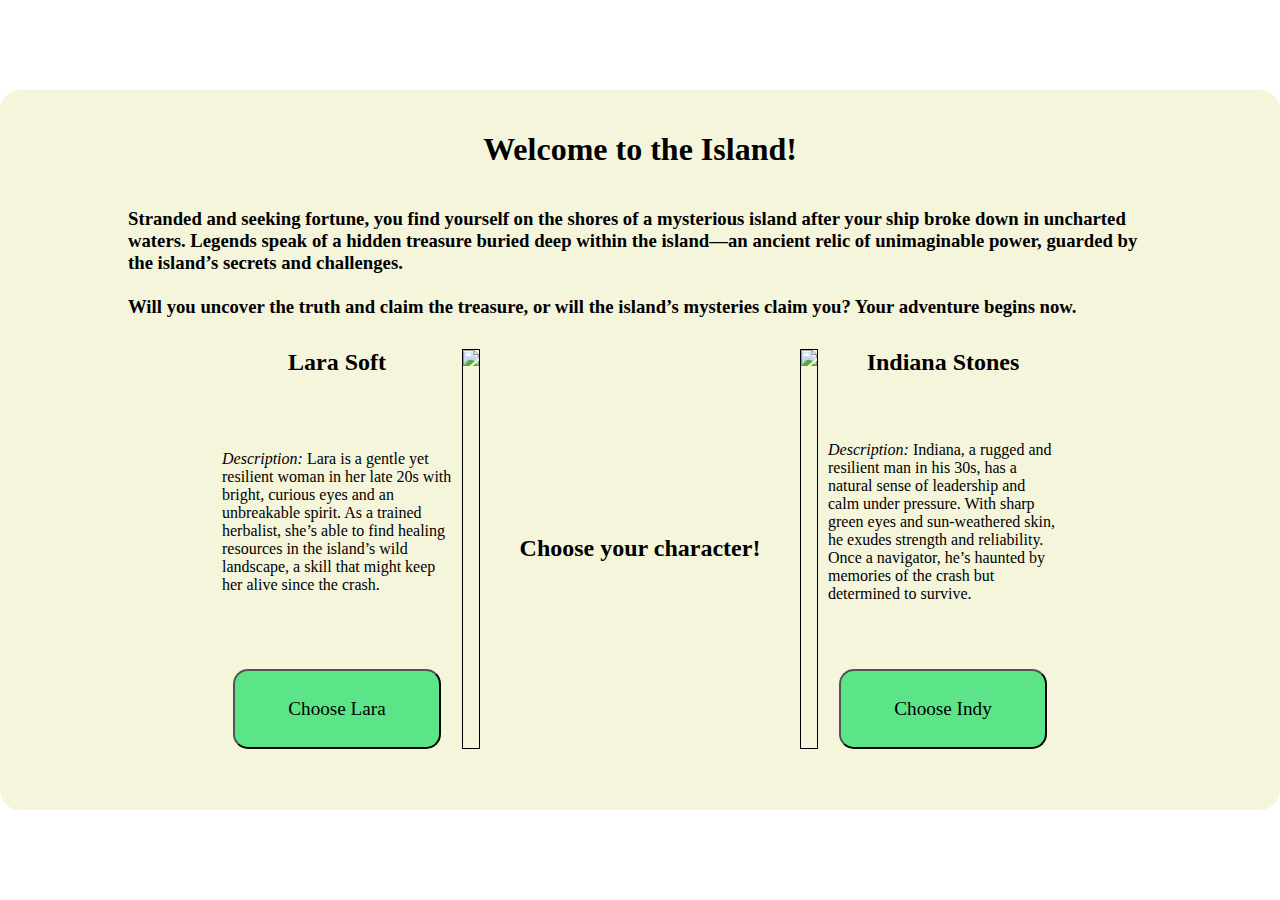
==== old/index.html @ f26a5404 "Merge branch 'dev' of https://github.com/Carl-Thilander/Project.JS" ====
<!DOCTYPE html>
<html lang="en">
<head>
    <meta charset="UTF-8">
    <meta name="viewport" content="width=device-width, initial-scale=1.0">
    <title>Island adventure</title>
    <link href="style.css" rel="stylesheet">
    <script defer src="main.js"></script>
</head>
<body>

    
    
    <div id="infoPage" class="infoPage">

        
        
        <h1 id="headLine" class="headLine">Welcome to the Island!</h1>
        
        <div id="welcomePage" class="pTag">
            <h3>Stranded and seeking fortune, you find yourself on the shores of a mysterious island after your ship broke down in uncharted waters. Legends speak of a hidden treasure buried deep within the island—an ancient relic of unimaginable power, guarded by the island’s secrets and challenges.
            <br>
            <br>
            Will you uncover the truth and claim the treasure, or will the island’s mysteries claim you? Your adventure begins now.
            </h3>
        </div>

        <div id="characterPage" class="characterPage">

            <div class="femalePage">
                <h2>Lara Soft</h2>

                <p> <i> Description: </i>Lara is a gentle yet resilient woman in her late 20s with bright, curious eyes and an unbreakable spirit. 
                    As a trained herbalist, she’s able to find healing resources in the island’s wild landscape, a skill that might keep her alive since the crash.

                    </p>

               


            </div>
            <img id="picture1" src="assets/Female.png">

            <span class="filler">
                <h2>Choose your character!</h2>
            </span>

            

            <img id="picture2" src="assets/Male.png">

            <div class="malePage">
                <h2>Indiana Stones</h2>

                <p><i>Description: </i>Indiana, a rugged and resilient man in his 30s, has a natural sense of leadership and calm under pressure. With sharp green eyes and sun-weathered skin, he exudes strength and reliability. 
                    Once a navigator, he’s haunted by memories of the crash but determined to survive.</p>
            
                
                
            </div>

            

        </div>

        

        <div id="buttonPage" class="buttonClass">

        </div>

    </div>

    

    




    <audio controls loop autoplay style="display: none;">
        <source src="assets/Backgroundmusic.mp3">
    </audio>
</body>
</html>
---- old/style.css ----
*{
    margin: 0;
    padding: 0;
    box-sizing: border-box;
}

body, html{
    height: 100%;
    display: flex;
    justify-content: center;
    align-items: center;
    overflow: hidden;
    position: relative;
}

body {
    background-size: cover;
    background-position: center;
    width: 100%;
    position: relative;
    transition: background-image 0.5s ease;
}

.infoPage{
    display: flex;
    flex-direction: column;
    justify-content: space-evenly;
    align-items: center;
    min-height: 80%;
    min-width: 40%;
    background-color: beige;
    border-radius: 20px;
}

.headLine {
    padding: 10px;
}

.pTag{
    width: 80%;
    display: flex;
    justify-content: center;
}

.characterPage img{
    height: 25rem;
    border: 1px black solid;
}

.characterPage {
    display: flex;
   flex-direction: row;
   justify-content: space-between;
}

.filler {
    display: flex;
    width: 20rem;
    font-weight: 700;
    justify-content: center;
    align-items: center;
}

.femalePage{
    display: flex;
    flex-direction: column;
    align-items: center;
    max-width: 15rem;
    text-align: left;
    padding-right: 10px;
    justify-content: space-between;
}

.malePage{
    display: flex;
    flex-direction: column;
    align-items: center;
    max-width: 15rem;
    text-align: left;
    padding-left: 10px;
    justify-content: space-between;
    
}

button {
    width: 13rem;
    height: 5rem;
    background-color: rgba(35, 221, 106, 0.733);
    font-size: larger;
    font-family: cursive;
    border-radius: 15px;
}

button:hover{
    opacity: 0.6;
}

.buttonClass{
    display: flex;
    gap: 30px;
}
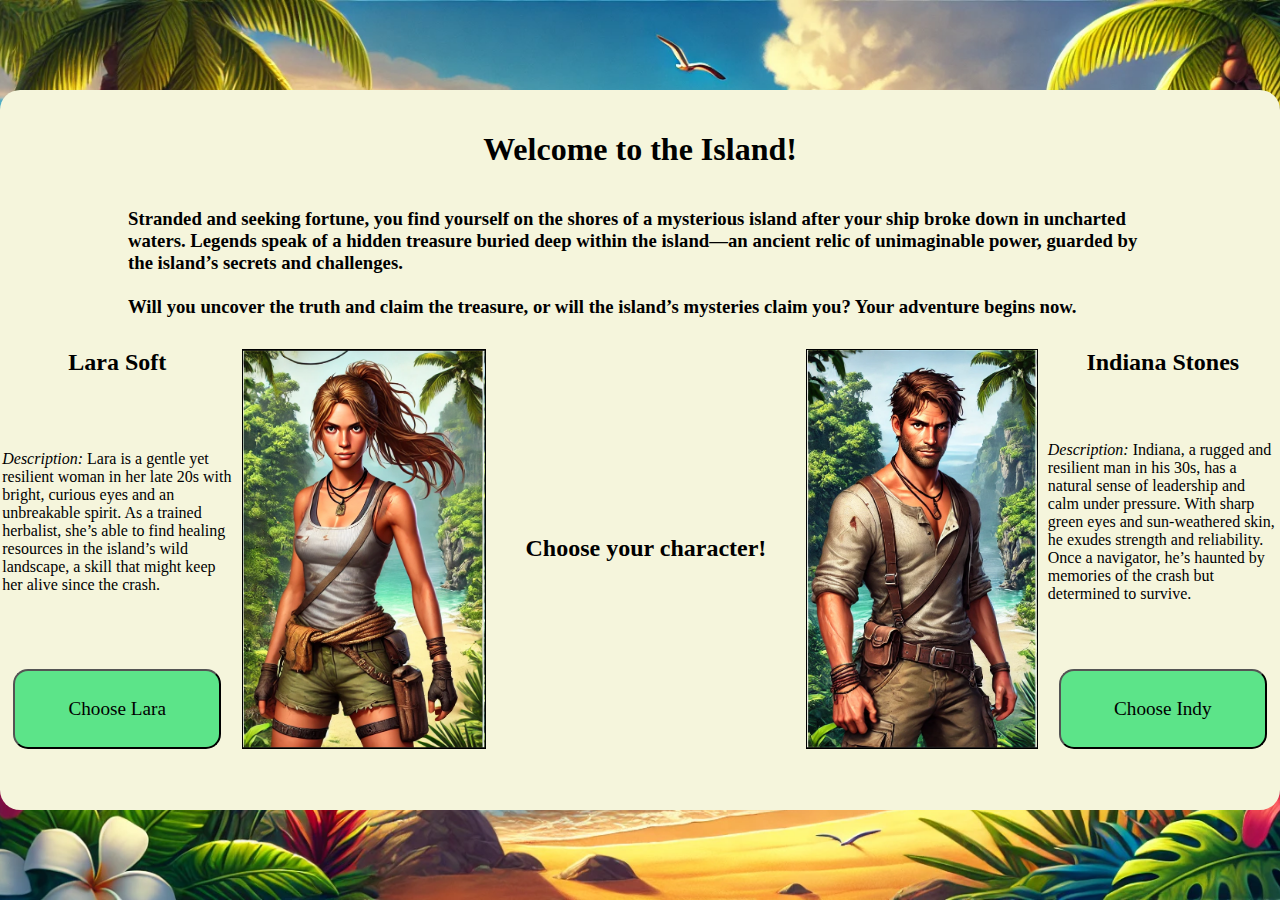
==== commit 07dd907e: "Cave and footsteps" ====
--- a/old/index.html
+++ b/old/index.html
@@ -1,85 +1,68 @@
 <!DOCTYPE html>
 <html lang="en">
-<head>
-    <meta charset="UTF-8">
-    <meta name="viewport" content="width=device-width, initial-scale=1.0">
+  <head>
+    <meta charset="UTF-8" />
+    <meta name="viewport" content="width=device-width, initial-scale=1.0" />
     <title>Island adventure</title>
-    <link href="style.css" rel="stylesheet">
+    <link href="style.css" rel="stylesheet" />
     <script defer src="main.js"></script>
-</head>
-<body>
+  </head>
+  <body>
+    <div id="infoPage" class="infoPage">
+      <h1 id="headLine" class="headLine">Welcome to the Island!</h1>
 
-    
-    
-    <div id="infoPage" class="infoPage">
+      <div id="welcomePage" class="pTag">
+        <h3>
+          Stranded and seeking fortune, you find yourself on the shores of a
+          mysterious island after your ship broke down in uncharted waters.
+          Legends speak of a hidden treasure buried deep within the island—an
+          ancient relic of unimaginable power, guarded by the island’s secrets
+          and challenges.
+          <br />
+          <br />
+          Will you uncover the truth and claim the treasure, or will the
+          island’s mysteries claim you? Your adventure begins now.
+        </h3>
+      </div>
 
-        
-        
-        <h1 id="headLine" class="headLine">Welcome to the Island!</h1>
-        
-        <div id="welcomePage" class="pTag">
-            <h3>Stranded and seeking fortune, you find yourself on the shores of a mysterious island after your ship broke down in uncharted waters. Legends speak of a hidden treasure buried deep within the island—an ancient relic of unimaginable power, guarded by the island’s secrets and challenges.
-            <br>
-            <br>
-            Will you uncover the truth and claim the treasure, or will the island’s mysteries claim you? Your adventure begins now.
-            </h3>
+      <div id="characterPage" class="characterPage">
+        <div class="femalePage">
+          <h2>Lara Soft</h2>
+
+          <p>
+            <i> Description: </i>Lara is a gentle yet resilient woman in her
+            late 20s with bright, curious eyes and an unbreakable spirit. As a
+            trained herbalist, she’s able to find healing resources in the
+            island’s wild landscape, a skill that might keep her alive since the
+            crash.
+          </p>
         </div>
+        <img id="picture1" src="/assets/Female.png" />
 
-        <div id="characterPage" class="characterPage">
+        <span class="filler">
+          <h2>Choose your character!</h2>
+        </span>
 
-            <div class="femalePage">
-                <h2>Lara Soft</h2>
+        <img id="picture2" src="/assets/Male.png" />
 
-                <p> <i> Description: </i>Lara is a gentle yet resilient woman in her late 20s with bright, curious eyes and an unbreakable spirit. 
-                    As a trained herbalist, she’s able to find healing resources in the island’s wild landscape, a skill that might keep her alive since the crash.
+        <div class="malePage">
+          <h2>Indiana Stones</h2>
 
-                    </p>
+          <p>
+            <i>Description: </i>Indiana, a rugged and resilient man in his 30s,
+            has a natural sense of leadership and calm under pressure. With
+            sharp green eyes and sun-weathered skin, he exudes strength and
+            reliability. Once a navigator, he’s haunted by memories of the crash
+            but determined to survive.
+          </p>
+        </div>
+      </div>
 
-               
-
-
-            </div>
-            <img id="picture1" src="assets/Female.png">
-
-            <span class="filler">
-                <h2>Choose your character!</h2>
-            </span>
-
-            
-
-            <img id="picture2" src="assets/Male.png">
-
-            <div class="malePage">
-                <h2>Indiana Stones</h2>
-
-                <p><i>Description: </i>Indiana, a rugged and resilient man in his 30s, has a natural sense of leadership and calm under pressure. With sharp green eyes and sun-weathered skin, he exudes strength and reliability. 
-                    Once a navigator, he’s haunted by memories of the crash but determined to survive.</p>
-            
-                
-                
-            </div>
-
-            
-
-        </div>
-
-        
-
-        <div id="buttonPage" class="buttonClass">
-
-        </div>
-
+      <div id="buttonPage" class="buttonClass"></div>
     </div>
 
-    
-
-    
-
-
-
-
-    <audio controls loop autoplay style="display: none;">
-        <source src="assets/Backgroundmusic.mp3">
+    <audio controls loop autoplay style="display: none">
+      <source src="assets/Backgroundmusic.mp3" />
     </audio>
-</body>
-</html>+  </body>
+</html>
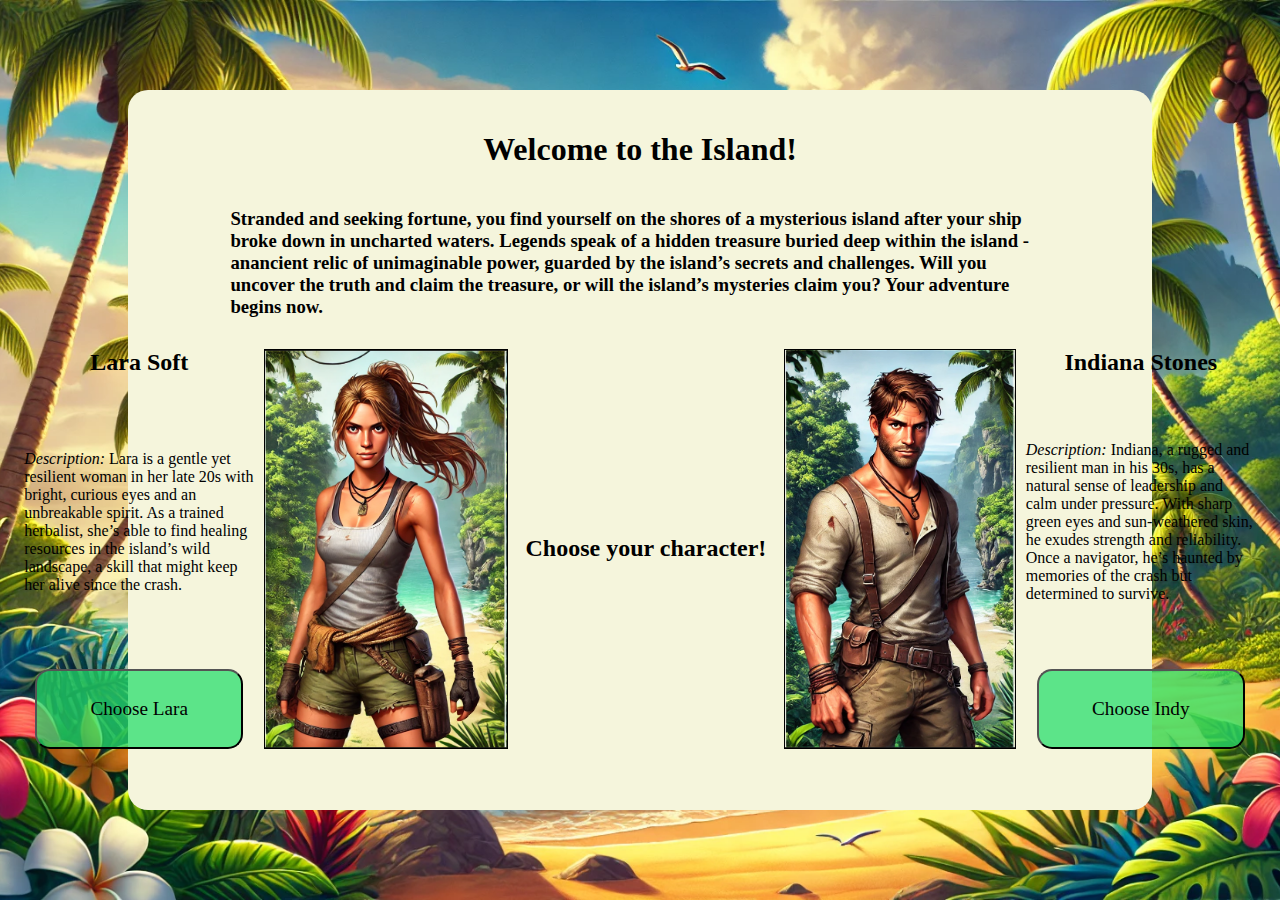
==== commit 040fcec9: "Saved more images to the final pages" ====
--- a/old/index.html
+++ b/old/index.html
@@ -12,7 +12,7 @@
       <h1 id="headLine" class="headLine">Welcome to the Island!</h1>
 
       <div id="welcomePage" class="pTag">
-        <h3>
+        <!-- <h3>
           Stranded and seeking fortune, you find yourself on the shores of a
           mysterious island after your ship broke down in uncharted waters.
           Legends speak of a hidden treasure buried deep within the island—an
@@ -22,7 +22,7 @@
           <br />
           Will you uncover the truth and claim the treasure, or will the
           island’s mysteries claim you? Your adventure begins now.
-        </h3>
+        </h3> -->
       </div>
 
       <div id="characterPage" class="characterPage">
--- a/old/style.css
+++ b/old/style.css
@@ -28,6 +28,7 @@
     align-items: center;
     min-height: 80%;
     min-width: 40%;
+    max-width: 80%;
     background-color: beige;
     border-radius: 20px;
 }
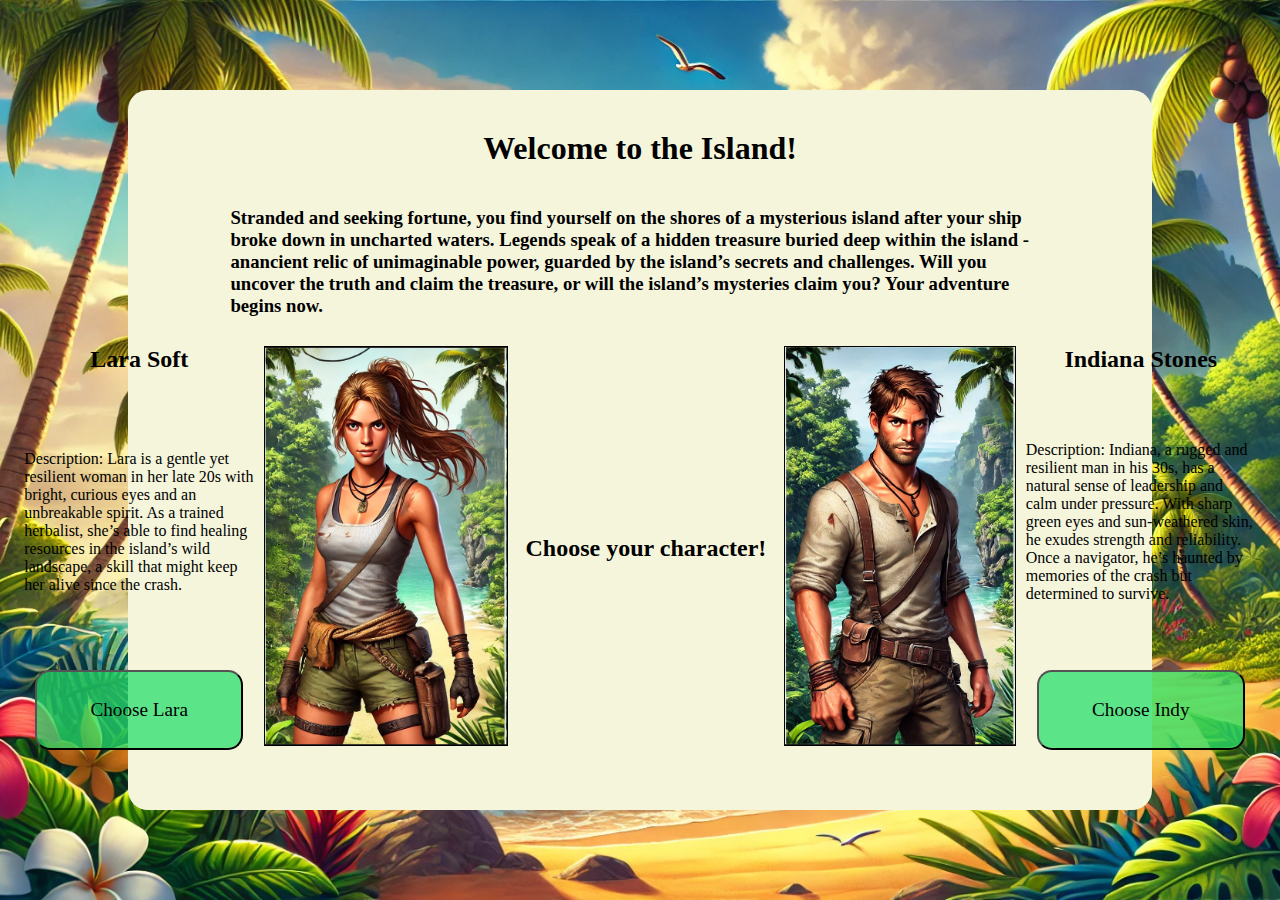
==== commit d7571d0b: "Made the HTML empty" ====
--- a/old/index.html
+++ b/old/index.html
@@ -12,53 +12,33 @@
       <h1 id="headLine" class="headLine">Welcome to the Island!</h1>
 
       <div id="welcomePage" class="pTag">
-        <!-- <h3>
-          Stranded and seeking fortune, you find yourself on the shores of a
-          mysterious island after your ship broke down in uncharted waters.
-          Legends speak of a hidden treasure buried deep within the island—an
-          ancient relic of unimaginable power, guarded by the island’s secrets
-          and challenges.
-          <br />
-          <br />
-          Will you uncover the truth and claim the treasure, or will the
-          island’s mysteries claim you? Your adventure begins now.
-        </h3> -->
+       
       </div>
 
       <div id="characterPage" class="characterPage">
         <div class="femalePage">
           <h2>Lara Soft</h2>
 
-          <p>
-            <i> Description: </i>Lara is a gentle yet resilient woman in her
-            late 20s with bright, curious eyes and an unbreakable spirit. As a
-            trained herbalist, she’s able to find healing resources in the
-            island’s wild landscape, a skill that might keep her alive since the
-            crash.
-          </p>
+        
         </div>
-        <img id="picture1" src="/assets/Female.png" />
+        <div id="picture1"></div>
 
         <span class="filler">
-          <h2>Choose your character!</h2>
+          
         </span>
 
-        <img id="picture2" src="/assets/Male.png" />
+        <div id="picture2"></div>
 
         <div class="malePage">
           <h2>Indiana Stones</h2>
 
-          <p>
-            <i>Description: </i>Indiana, a rugged and resilient man in his 30s,
-            has a natural sense of leadership and calm under pressure. With
-            sharp green eyes and sun-weathered skin, he exudes strength and
-            reliability. Once a navigator, he’s haunted by memories of the crash
-            but determined to survive.
-          </p>
+          
         </div>
       </div>
 
       <div id="buttonPage" class="buttonClass"></div>
+
+      <div id="napPage"></div>
     </div>
 
     <audio controls loop autoplay style="display: none">
--- a/old/style.css
+++ b/old/style.css
@@ -101,4 +101,16 @@
     gap: 30px;
 }
 
+#napPage {
+    position: fixed;
+    top: 0;
+    left: 0;
+    width: 100vw;
+    height: 100vh;
+    background-color: black;
+    display: none; /* Göm overlay från början */
+    z-index: 9999; /* Lägg den över allt annat */
+    transition: 1s ease;
+}
 
+
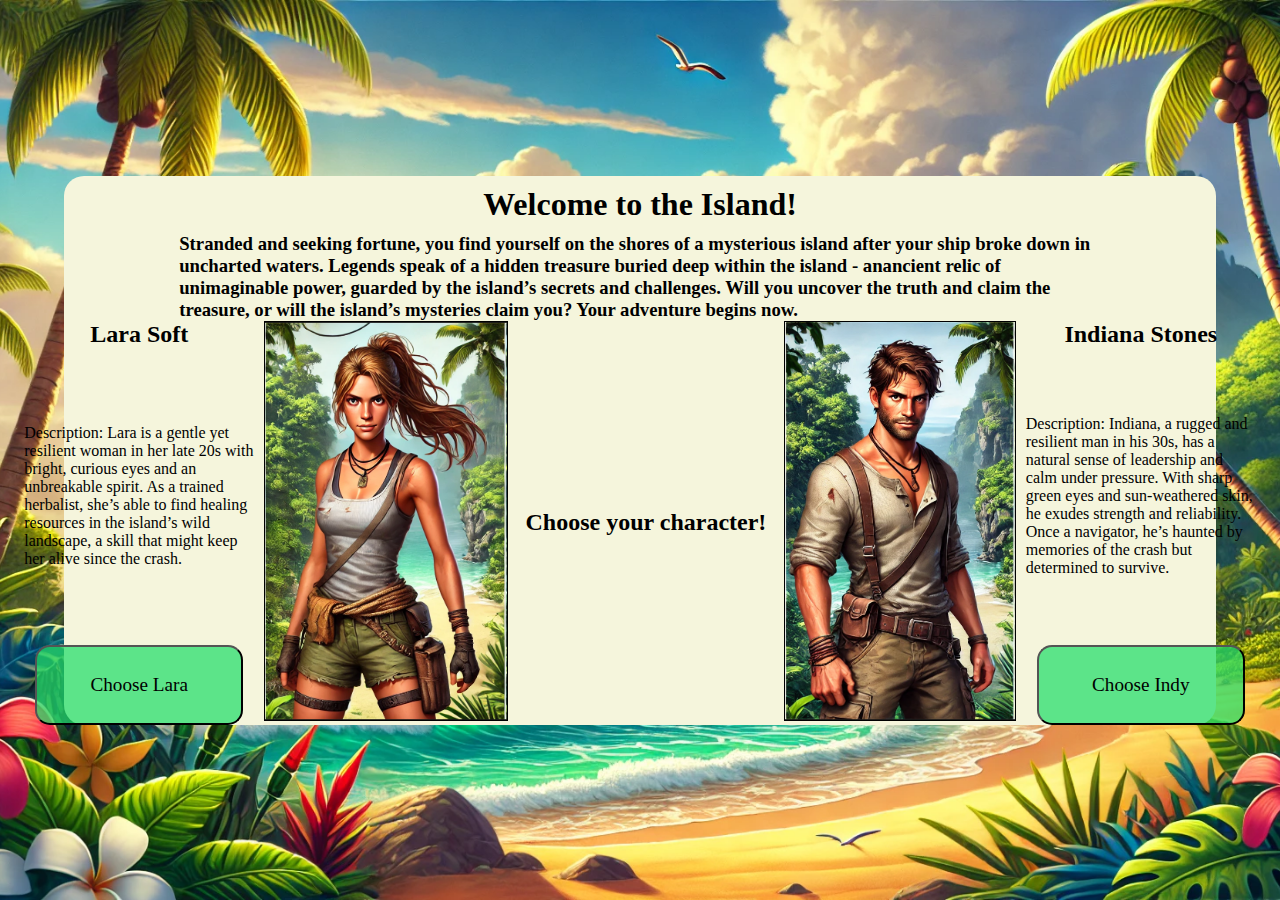
==== commit 5f743420: "minor changes" ====
--- a/old/index.html
+++ b/old/index.html
@@ -41,8 +41,8 @@
       <div id="napPage"></div>
     </div>
 
-    <audio controls loop autoplay style="display: none">
+    <!-- <audio controls loop autoplay style="display: none">
       <source src="assets/Backgroundmusic.mp3" />
-    </audio>
+    </audio> -->
   </body>
 </html>
--- a/old/style.css
+++ b/old/style.css
@@ -26,9 +26,9 @@
     flex-direction: column;
     justify-content: space-evenly;
     align-items: center;
-    min-height: 80%;
-    min-width: 40%;
-    max-width: 80%;
+    min-height: 60%;
+    min-width: 20%;
+    max-width: 90%;
     background-color: beige;
     border-radius: 20px;
 }
@@ -107,9 +107,9 @@
     left: 0;
     width: 100vw;
     height: 100vh;
-    background-color: black;
-    display: none; /* Göm overlay från början */
-    z-index: 9999; /* Lägg den över allt annat */
+    background-color: rgb(0, 0, 0);
+    display: none;
+    z-index: 9999; 
     transition: 1s ease;
 }
 
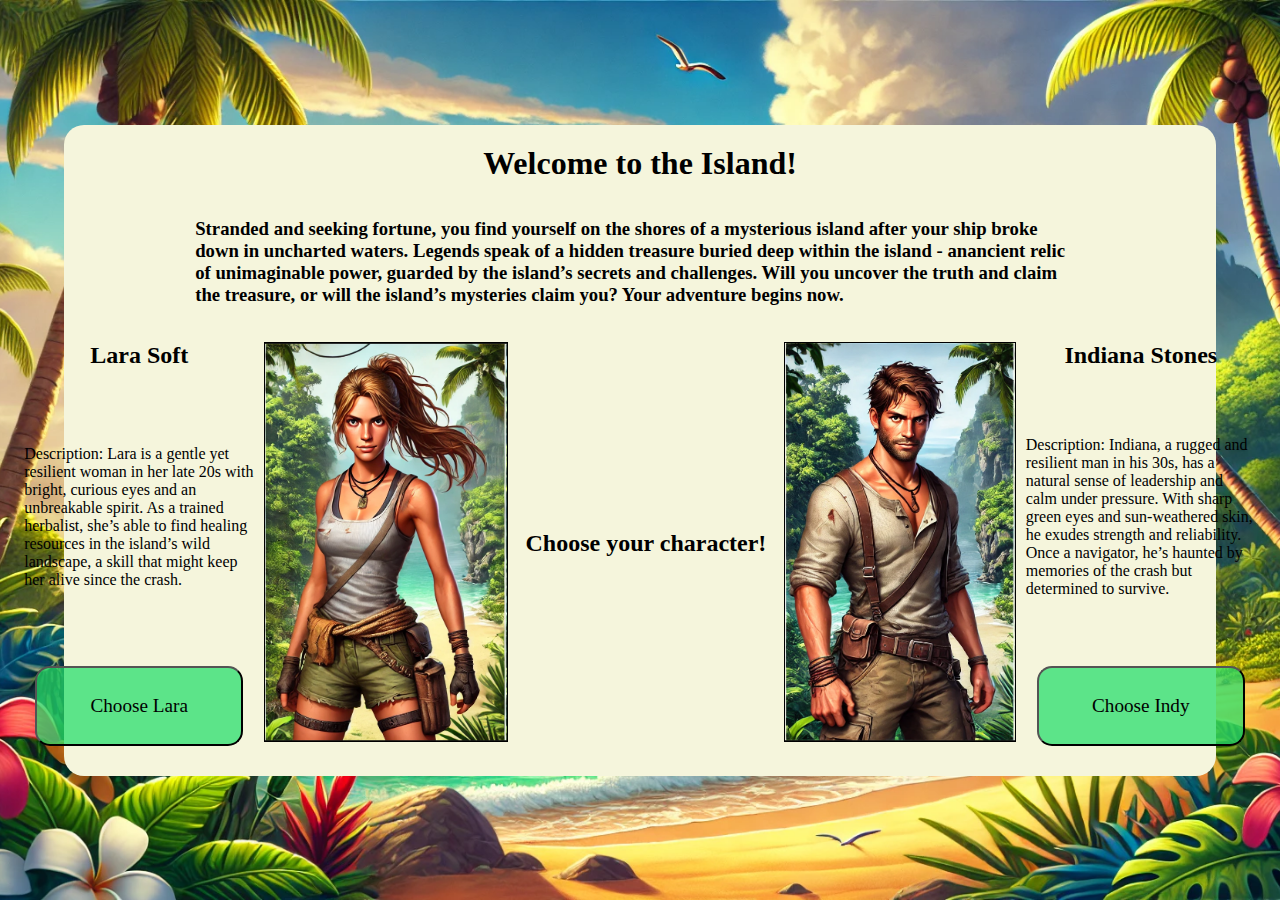
==== commit 7ee4b017: "Formatted HTML" ====
--- a/old/index.html
+++ b/old/index.html
@@ -9,31 +9,17 @@
   </head>
   <body>
     <div id="infoPage" class="infoPage">
-      <h1 id="headLine" class="headLine">Welcome to the Island!</h1>
+      
+      <h1 id="headLine" class="headLine"></h1>
 
-      <div id="welcomePage" class="pTag">
-       
-      </div>
+      <div id="welcomePage" class="pTag"></div>
 
       <div id="characterPage" class="characterPage">
-        <div class="femalePage">
-          <h2>Lara Soft</h2>
-
-        
-        </div>
-        <div id="picture1"></div>
-
-        <span class="filler">
-          
-        </span>
-
-        <div id="picture2"></div>
-
-        <div class="malePage">
-          <h2>Indiana Stones</h2>
-
-          
-        </div>
+        <div class="femalePage"></div>
+          <div id="picture1"></div>
+            <span class="filler"></span>
+          <div id="picture2"></div>
+        <div class="malePage"></div>
       </div>
 
       <div id="buttonPage" class="buttonClass"></div>
@@ -41,8 +27,6 @@
       <div id="napPage"></div>
     </div>
 
-    <!-- <audio controls loop autoplay style="display: none">
-      <source src="assets/Backgroundmusic.mp3" />
-    </audio> -->
+    
   </body>
 </html>
--- a/old/style.css
+++ b/old/style.css
@@ -26,7 +26,7 @@
     flex-direction: column;
     justify-content: space-evenly;
     align-items: center;
-    min-height: 60%;
+    min-height: 70%;
     min-width: 20%;
     max-width: 90%;
     background-color: beige;
@@ -34,13 +34,14 @@
 }
 
 .headLine {
-    padding: 10px;
+    padding: 20px;
 }
 
 .pTag{
     width: 80%;
     display: flex;
     justify-content: center;
+    padding: 1rem;
 }
 
 .characterPage img{
@@ -52,6 +53,7 @@
     display: flex;
    flex-direction: row;
    justify-content: space-between;
+   padding: 20px;
 }
 
 .filler {
@@ -80,7 +82,6 @@
     text-align: left;
     padding-left: 10px;
     justify-content: space-between;
-    
 }
 
 button {
@@ -99,6 +100,7 @@
 .buttonClass{
     display: flex;
     gap: 30px;
+    padding-bottom: 10px;
 }
 
 #napPage {
@@ -110,7 +112,7 @@
     background-color: rgb(0, 0, 0);
     display: none;
     z-index: 9999; 
-    transition: 1s ease;
+    transition: background-image 1s ease;
 }
 
 
